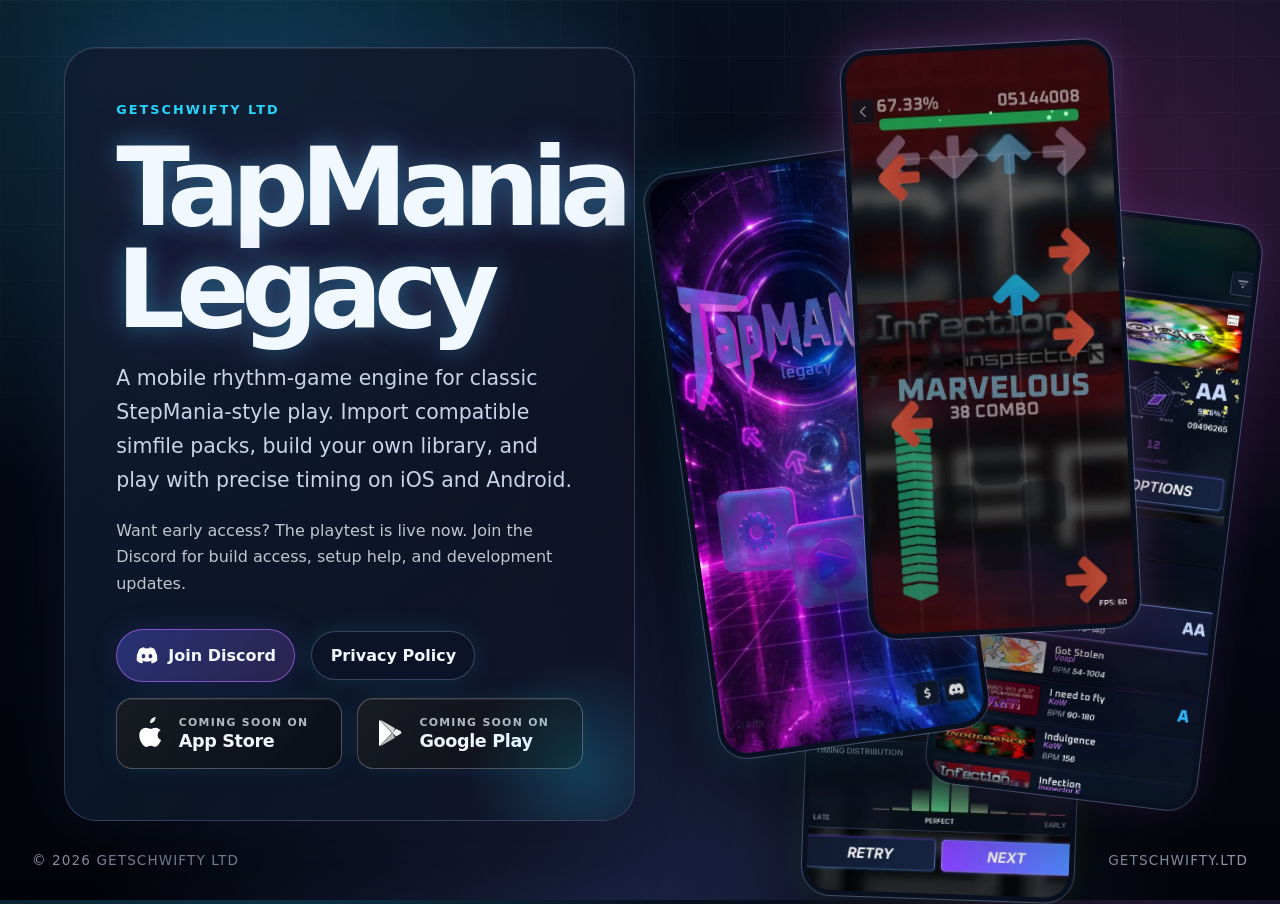
==== index.html @ c2b0ede3 "Initial" ====
<!doctype html>
<html lang="en">
<head>
  <meta charset="utf-8">
  <meta name="viewport" content="width=device-width, initial-scale=1">
  <title>GetSchwifty Ltd</title>
  <meta name="description" content="GetSchwifty Ltd — games and interactive software.">
  <link rel="stylesheet" href="/styles.css">
  <script src="/site.js" defer></script>
</head>
<body>
  <main class="home">
    <section class="hero" aria-labelledby="hero-title">
      <div class="hero-copy">
        <p class="eyebrow">GetSchwifty Ltd</p>
        <h1 id="hero-title">TapMania Legacy</h1>
        <p class="lede">
          A mobile rhythm-game engine for classic StepMania-style play. Import compatible simfile packs, build your own
          library, and play with precise timing on iOS and Android.
        </p>
        <p class="playtest-copy">
          Want early access? The playtest is live now. Join the Discord for build access, setup help, and development
          updates.
        </p>
        <nav class="links primary-links" aria-label="Community links">
          <a class="button discord-button" href="https://discord.gg/SyhQDND8J9" rel="noopener noreferrer">
            <img class="button-icon" src="/assets/discord-icon.png" alt="" aria-hidden="true">
            Join Discord
          </a>
          <a class="button ghost-button" href="/privacy.html">Privacy Policy</a>
        </nav>
        <div class="store-badges" aria-label="Platform availability">
          <div class="store-badge">
            <img class="store-icon" src="/assets/app-store-icon.svg" alt="" aria-hidden="true">
            <span>
              <em>Coming soon on</em>
              <strong>App Store</strong>
            </span>
          </div>
          <div class="store-badge">
            <img class="store-icon" src="/assets/google-play-icon.svg" alt="" aria-hidden="true">
            <span>
              <em>Coming soon on</em>
              <strong>Google Play</strong>
            </span>
          </div>
        </div>
      </div>

      <div class="screenshot-stack" aria-label="TapMania Legacy screenshots">
        <button class="shot shot-a" type="button" data-full="/assets/tapmania-screen-1.webp" aria-label="Open gameplay screenshot">
          <img src="/assets/tapmania-screen-1.webp" alt="TapMania Legacy gameplay screen">
        </button>
        <button class="shot shot-b" type="button" data-full="/assets/tapmania-screen-4.webp" aria-label="Open title screen screenshot">
          <img src="/assets/tapmania-screen-4.webp" alt="TapMania Legacy title screen">
        </button>
        <button class="shot shot-c" type="button" data-full="/assets/tapmania-screen-2.webp" aria-label="Open song selection screenshot">
          <img src="/assets/tapmania-screen-2.webp" alt="TapMania Legacy song selection screen">
        </button>
        <button class="shot shot-d" type="button" data-full="/assets/tapmania-screen-3.webp" aria-label="Open results screenshot">
          <img src="/assets/tapmania-screen-3.webp" alt="TapMania Legacy results screen">
        </button>
      </div>
    </section>

    <footer>
      <span>© 2026 GetSchwifty Ltd</span>
      <span>getschwifty.ltd</span>
    </footer>
  </main>

  <div class="lightbox" hidden>
    <button class="lightbox-backdrop" type="button" aria-label="Close screenshot preview"></button>
    <figure class="lightbox-frame">
      <button class="lightbox-close" type="button" aria-label="Close screenshot preview">×</button>
      <img class="lightbox-image" src="" alt="">
    </figure>
  </div>
</body>
</html>
---- styles.css ----
:root {
  color-scheme: dark;
  --bg: #050814;
  --panel: rgba(10, 18, 38, 0.78);
  --panel-strong: rgba(12, 20, 40, 0.94);
  --text: #f1f8ff;
  --muted: #9da9c4;
  --cyan: #25d7ff;
  --blue: #5468c8;
  --purple: #b86cff;
  --magenta: #ff4fd8;
  --yellow: #ffe14a;
  --green: #7dff5a;
  --border: rgba(169, 190, 240, 0.24);
}

* {
  box-sizing: border-box;
}

body {
  margin: 0;
  min-height: 100vh;
  background:
    radial-gradient(circle at 20% 12%, rgba(37, 215, 255, 0.24), transparent 28rem),
    radial-gradient(circle at 88% 22%, rgba(255, 79, 216, 0.20), transparent 24rem),
    radial-gradient(circle at 50% 105%, rgba(84, 104, 200, 0.32), transparent 34rem),
    linear-gradient(180deg, #080f1e 0%, var(--bg) 48%, #02040a 100%),
    var(--bg);
  color: var(--text);
  font-family: Inter, ui-sans-serif, system-ui, -apple-system, BlinkMacSystemFont, "Segoe UI", sans-serif;
  overflow-x: hidden;
}

body::before {
  position: fixed;
  inset: 0;
  pointer-events: none;
  content: "";
  background-image:
    linear-gradient(rgba(169, 190, 240, 0.055) 1px, transparent 1px),
    linear-gradient(90deg, rgba(169, 190, 240, 0.045) 1px, transparent 1px);
  background-size: 56px 56px;
  mask-image: linear-gradient(to bottom, rgba(0, 0, 0, 0.8), transparent 72%);
}

a {
  color: var(--cyan);
}

.page {
  display: grid;
  min-height: 100vh;
  place-items: center;
  padding: 2rem;
}

.home {
  display: grid;
  min-height: 100vh;
  grid-template-rows: 1fr auto;
  padding: clamp(1rem, 3vw, 2rem);
}

.text-page {
  align-items: start;
}

.card {
  width: min(100%, 44rem);
  padding: clamp(1.5rem, 4vw, 3rem);
  border: 1px solid var(--border);
  border-radius: 1.5rem;
  background: linear-gradient(145deg, var(--panel-strong), rgba(8, 15, 30, 0.86));
  box-shadow: 0 2rem 6rem rgba(0, 0, 0, 0.42), 0 0 4rem rgba(37, 215, 255, 0.08);
  backdrop-filter: blur(18px);
}

.hero {
  display: grid;
  width: min(100%, 72rem);
  grid-template-columns: minmax(0, 1.05fr) minmax(20rem, 0.95fr);
  gap: clamp(2rem, 5vw, 5rem);
  place-self: center;
  align-items: center;
}

.hero-copy {
  position: relative;
  padding: clamp(1.5rem, 4vw, 3.5rem);
  border: 1px solid var(--border);
  border-radius: 2rem;
  background:
    linear-gradient(135deg, rgba(16, 26, 47, 0.92), rgba(8, 15, 30, 0.72)),
    linear-gradient(90deg, rgba(37, 215, 255, 0.12), rgba(255, 79, 216, 0.10));
  box-shadow:
    0 2rem 6rem rgba(0, 0, 0, 0.45),
    inset 0 1px 0 rgba(255, 255, 255, 0.08),
    0 0 4rem rgba(84, 104, 200, 0.18);
  overflow: hidden;
}

.hero-copy::after {
  position: absolute;
  right: -5rem;
  bottom: -5rem;
  width: 16rem;
  height: 16rem;
  border-radius: 999px;
  content: "";
  background: radial-gradient(circle, rgba(37, 215, 255, 0.20), transparent 65%);
}

.eyebrow {
  margin: 0 0 1rem;
  color: var(--cyan);
  font-size: 0.8rem;
  font-weight: 700;
  letter-spacing: 0.16em;
  text-transform: uppercase;
}

h1 {
  margin: 0 0 1rem;
  max-width: 11ch;
  font-size: clamp(3.25rem, 9vw, 6.75rem);
  letter-spacing: -0.08em;
  line-height: 0.95;
  text-shadow:
    0 0 1.5rem rgba(37, 215, 255, 0.34),
    0 0 3.5rem rgba(255, 79, 216, 0.20);
}

h2 {
  margin-top: 2rem;
  font-size: 1.2rem;
}

p {
  color: var(--muted);
  line-height: 1.65;
}

ul {
  color: var(--muted);
  line-height: 1.65;
}

.lede {
  max-width: 34rem;
  color: #c9d3ea;
  font-size: clamp(1.05rem, 2vw, 1.28rem);
}

.playtest-copy {
  max-width: 32rem;
  margin: 1rem 0 0;
  color: rgba(241, 248, 255, 0.78);
}

.links {
  display: flex;
  flex-wrap: wrap;
  gap: 1rem;
  margin-top: 2rem;
}

.primary-links {
  align-items: center;
}

.button {
  display: inline-flex;
  align-items: center;
  gap: 0.65rem;
  padding: 0.9rem 1.15rem;
  border: 1px solid rgba(37, 215, 255, 0.5);
  border-radius: 999px;
  background:
    linear-gradient(135deg, rgba(37, 215, 255, 0.16), rgba(184, 108, 255, 0.14)),
    rgba(12, 20, 40, 0.8);
  color: var(--text);
  font-weight: 700;
  text-decoration: none;
  box-shadow: 0 0 1.6rem rgba(37, 215, 255, 0.12);
}

.discord-button {
  border-color: rgba(184, 108, 255, 0.62);
  background:
    linear-gradient(135deg, rgba(88, 101, 242, 0.38), rgba(184, 108, 255, 0.18)),
    rgba(12, 20, 40, 0.88);
  box-shadow: 0 0 1.8rem rgba(88, 101, 242, 0.18);
}

.ghost-button {
  border-color: rgba(169, 190, 240, 0.28);
  background: rgba(12, 20, 40, 0.44);
}

.button-icon {
  width: 1.4rem;
  height: 1.4rem;
  object-fit: contain;
}

.button:hover {
  border-color: var(--cyan);
  box-shadow: 0 0 2rem rgba(37, 215, 255, 0.24);
}

.store-badges {
  display: grid;
  grid-template-columns: repeat(2, minmax(0, 1fr));
  gap: 0.9rem;
  max-width: 31rem;
  margin-top: 1rem;
}

.store-badge {
  display: flex;
  align-items: center;
  gap: 0.85rem;
  min-height: 4.4rem;
  padding: 0.8rem 1rem;
  border: 1px solid rgba(241, 248, 255, 0.26);
  border-radius: 1rem;
  background:
    linear-gradient(135deg, rgba(255, 255, 255, 0.08), rgba(169, 190, 240, 0.03)),
    rgba(0, 0, 0, 0.58);
  box-shadow:
    inset 0 1px 0 rgba(255, 255, 255, 0.08),
    0 0 1.6rem rgba(37, 215, 255, 0.08);
}

.store-icon {
  width: 2rem;
  height: 2rem;
  flex: 0 0 auto;
  object-fit: contain;
}

.store-badge strong,
.store-badge em {
  display: block;
}

.store-badge strong {
  color: var(--text);
  font-size: 1.1rem;
  letter-spacing: -0.02em;
}

.store-badge em {
  margin-bottom: 0.1rem;
  color: rgba(241, 248, 255, 0.72);
  font-size: 0.68rem;
  font-style: normal;
  font-weight: 700;
  letter-spacing: 0.12em;
  text-transform: uppercase;
}

.screenshot-stack {
  position: relative;
  display: grid;
  isolation: isolate;
  width: min(100%, 34rem);
  min-height: clamp(34rem, 74vh, 48rem);
  place-self: center;
  place-items: center;
}

.screenshot-stack::before {
  position: absolute;
  inset: 8% 6% 6% 12%;
  content: "";
  border-radius: 3rem;
  background:
    radial-gradient(circle at 30% 20%, rgba(255, 79, 216, 0.24), transparent 16rem),
    radial-gradient(circle at 74% 58%, rgba(37, 215, 255, 0.24), transparent 18rem);
  filter: blur(24px);
}

.shot {
  position: relative;
  grid-area: 1 / 1;
  width: clamp(12rem, 28vw, 17rem);
  aspect-ratio: 9 / 19.5;
  padding: 0;
  border: 5px solid rgba(9, 16, 32, 0.96);
  outline: 1px solid rgba(169, 190, 240, 0.34);
  border-radius: 1.8rem;
  background:
    linear-gradient(180deg, rgba(5, 8, 20, 0.32), rgba(5, 8, 20, 0.92)),
    radial-gradient(circle at 50% 0%, rgba(37, 215, 255, 0.16), transparent 23rem),
    rgba(8, 15, 30, 0.62);
  box-shadow:
    inset 0 1px 0 rgba(255, 255, 255, 0.06),
    0 2rem 5rem rgba(0, 0, 0, 0.36),
    0 0 4rem rgba(255, 79, 216, 0.10);
  cursor: pointer;
  overflow: hidden;
  transform:
    var(--base-transform)
    translate3d(var(--wobble-x, 0px), var(--wobble-y, 0px), 0)
    rotateX(var(--wobble-rx, 0deg))
    rotateY(var(--wobble-ry, 0deg));
  transform-origin: center;
  transform-style: preserve-3d;
  transition: filter 160ms ease, outline-color 160ms ease, box-shadow 160ms ease;
  appearance: none;
  will-change: transform;
}

.shot img {
  display: block;
  width: 100%;
  height: 100%;
  object-fit: cover;
  pointer-events: none;
}

.shot:hover,
.shot:focus-visible {
  filter: saturate(1.12) brightness(1.06);
  outline-color: rgba(37, 215, 255, 0.72);
}

.shot:focus-visible {
  outline-width: 3px;
  outline-offset: 4px;
}

.shot-a {
  z-index: 4;
  --base-transform: translate(12%, -16%) rotate(-3deg);
  box-shadow:
    0 2.2rem 5.5rem rgba(0, 0, 0, 0.46),
    0 0 3rem rgba(255, 79, 216, 0.24),
    0 0 1.5rem rgba(37, 215, 255, 0.12);
}

.shot-b {
  z-index: 3;
  --base-transform: translate(-52%, 3%) rotate(-8deg);
  box-shadow:
    0 2rem 5rem rgba(0, 0, 0, 0.42),
    0 0 2.6rem rgba(37, 215, 255, 0.18);
}

.shot-c {
  z-index: 2;
  --base-transform: translate(50%, 12%) rotate(7deg);
  box-shadow:
    0 2rem 5rem rgba(0, 0, 0, 0.42),
    0 0 2.6rem rgba(184, 108, 255, 0.18);
}

.shot-d {
  z-index: 1;
  --base-transform: translate(-4%, 29%) rotate(2deg);
  box-shadow:
    0 2rem 5rem rgba(0, 0, 0, 0.40),
    0 0 2rem rgba(125, 255, 90, 0.10);
}

footer {
  display: flex;
  justify-content: space-between;
  gap: 1rem;
  padding: 1rem 0 0;
  color: rgba(201, 211, 234, 0.72);
  font-size: 0.85rem;
  letter-spacing: 0.08em;
  text-transform: uppercase;
}

.lightbox[hidden] {
  display: none;
}

.lightbox {
  position: fixed;
  inset: 0;
  z-index: 50;
  display: grid;
  place-items: center;
  padding: 1.25rem;
}

.lightbox-backdrop {
  position: absolute;
  inset: 0;
  border: 0;
  background:
    radial-gradient(circle at 50% 20%, rgba(37, 215, 255, 0.16), transparent 28rem),
    rgba(2, 4, 10, 0.82);
  backdrop-filter: blur(18px);
  cursor: pointer;
}

.lightbox-frame {
  position: relative;
  z-index: 1;
  width: min(92vw, 25rem);
  max-height: 92vh;
  margin: 0;
  padding: 0.45rem;
  border: 1px solid rgba(169, 190, 240, 0.34);
  border-radius: 2rem;
  background: rgba(9, 16, 32, 0.96);
  box-shadow:
    0 3rem 8rem rgba(0, 0, 0, 0.58),
    0 0 4rem rgba(37, 215, 255, 0.18),
    0 0 5rem rgba(255, 79, 216, 0.12);
}

.lightbox-frame img {
  display: block;
  width: 100%;
  max-height: calc(92vh - 1rem);
  border-radius: 1.55rem;
  object-fit: contain;
}

.lightbox-close {
  position: absolute;
  top: -0.85rem;
  right: -0.85rem;
  z-index: 2;
  display: grid;
  width: 2.4rem;
  height: 2.4rem;
  place-items: center;
  border: 1px solid rgba(169, 190, 240, 0.36);
  border-radius: 999px;
  background: rgba(12, 20, 40, 0.96);
  color: var(--text);
  cursor: pointer;
  font-size: 1.7rem;
  line-height: 1;
}

@media (max-width: 840px) {
  .hero {
    grid-template-columns: 1fr;
  }

  .screenshot-stack {
    min-height: 38rem;
  }

  .shot {
    width: clamp(10rem, 38vw, 14rem);
  }

  .shot-a {
    --base-transform: translate(8%, -17%) rotate(-3deg);
  }

  .shot-b {
    --base-transform: translate(-43%, 2%) rotate(-8deg);
  }

  .shot-c {
    --base-transform: translate(42%, 10%) rotate(7deg);
  }

  .shot-d {
    --base-transform: translate(-2%, 28%) rotate(2deg);
  }
}

@media (max-width: 520px) {
  .home,
  .page {
    padding: 1rem;
  }

  footer {
    flex-direction: column;
  }

  .store-badges {
    grid-template-columns: 1fr;
  }

  .screenshot-stack {
    min-height: 37rem;
  }

  .shot {
    width: min(44vw, 12rem);
  }

  .shot-a {
    --base-transform: translate(13%, -24%) rotate(-3deg);
  }

  .shot-b {
    --base-transform: translate(-34%, -1%) rotate(-8deg);
  }

  .shot-c {
    --base-transform: translate(34%, 13%) rotate(7deg);
  }

  .shot-d {
    --base-transform: translate(-6%, 36%) rotate(2deg);
  }
}
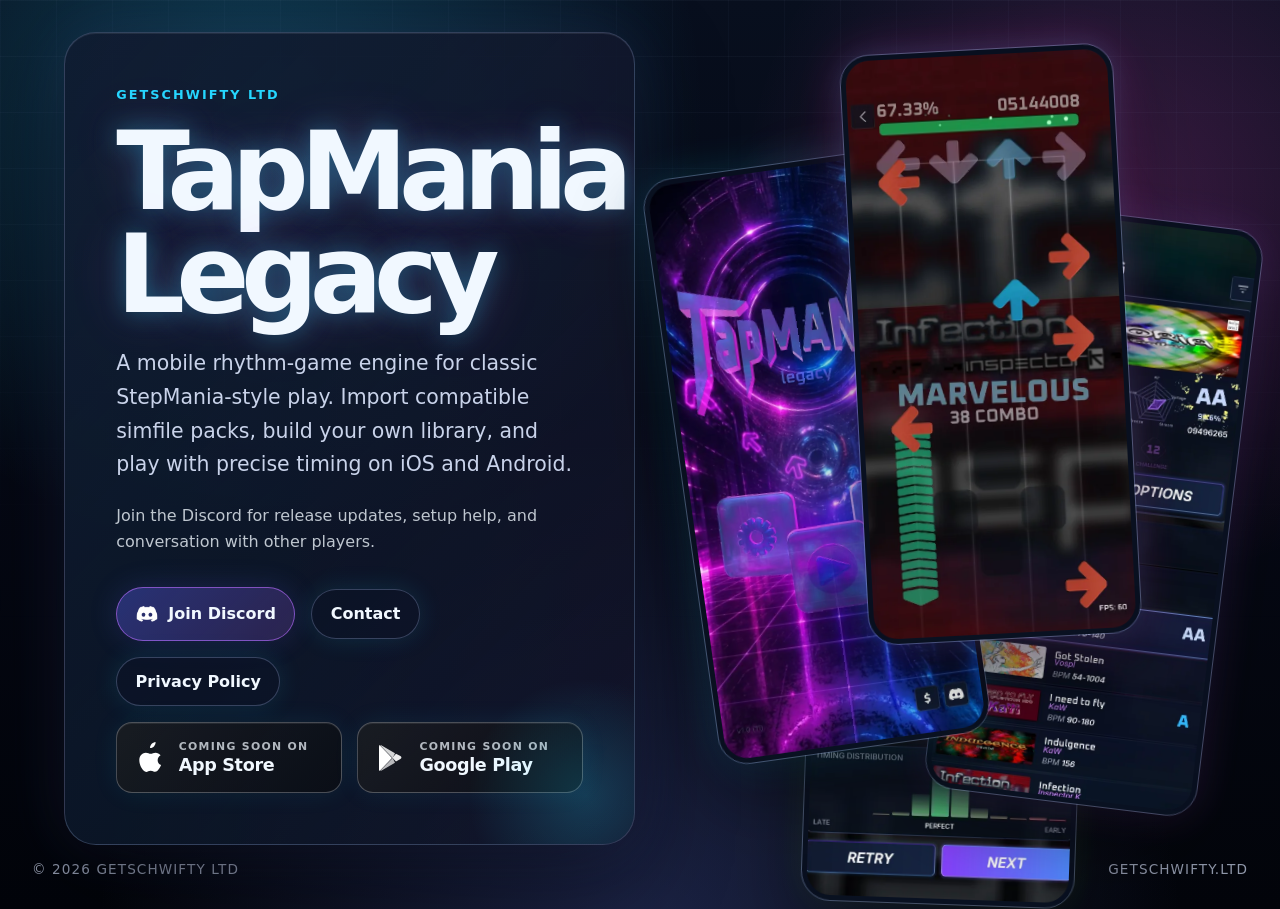
==== commit 7fb3608b: "Release" ====
--- a/index.html
+++ b/index.html
@@ -18,15 +18,15 @@
           A mobile rhythm-game engine for classic StepMania-style play. Import compatible simfile packs, build your own
           library, and play with precise timing on iOS and Android.
         </p>
-        <p class="playtest-copy">
-          Want early access? The playtest is live now. Join the Discord for build access, setup help, and development
-          updates.
+        <p class="community-copy">
+          Join the Discord for release updates, setup help, and conversation with other players.
         </p>
-        <nav class="links primary-links" aria-label="Community links">
+        <nav class="links primary-links" aria-label="Site links">
           <a class="button discord-button" href="https://discord.gg/SyhQDND8J9" rel="noopener noreferrer">
             <img class="button-icon" src="/assets/discord-icon.png" alt="" aria-hidden="true">
             Join Discord
           </a>
+          <a class="button ghost-button" href="mailto:getschwifty.ltd@gmail.com">Contact</a>
           <a class="button ghost-button" href="/privacy.html">Privacy Policy</a>
         </nav>
         <div class="store-badges" aria-label="Platform availability">
--- a/styles.css
+++ b/styles.css
@@ -152,7 +152,7 @@
   font-size: clamp(1.05rem, 2vw, 1.28rem);
 }
 
-.playtest-copy {
+.community-copy {
   max-width: 32rem;
   margin: 1rem 0 0;
   color: rgba(241, 248, 255, 0.78);
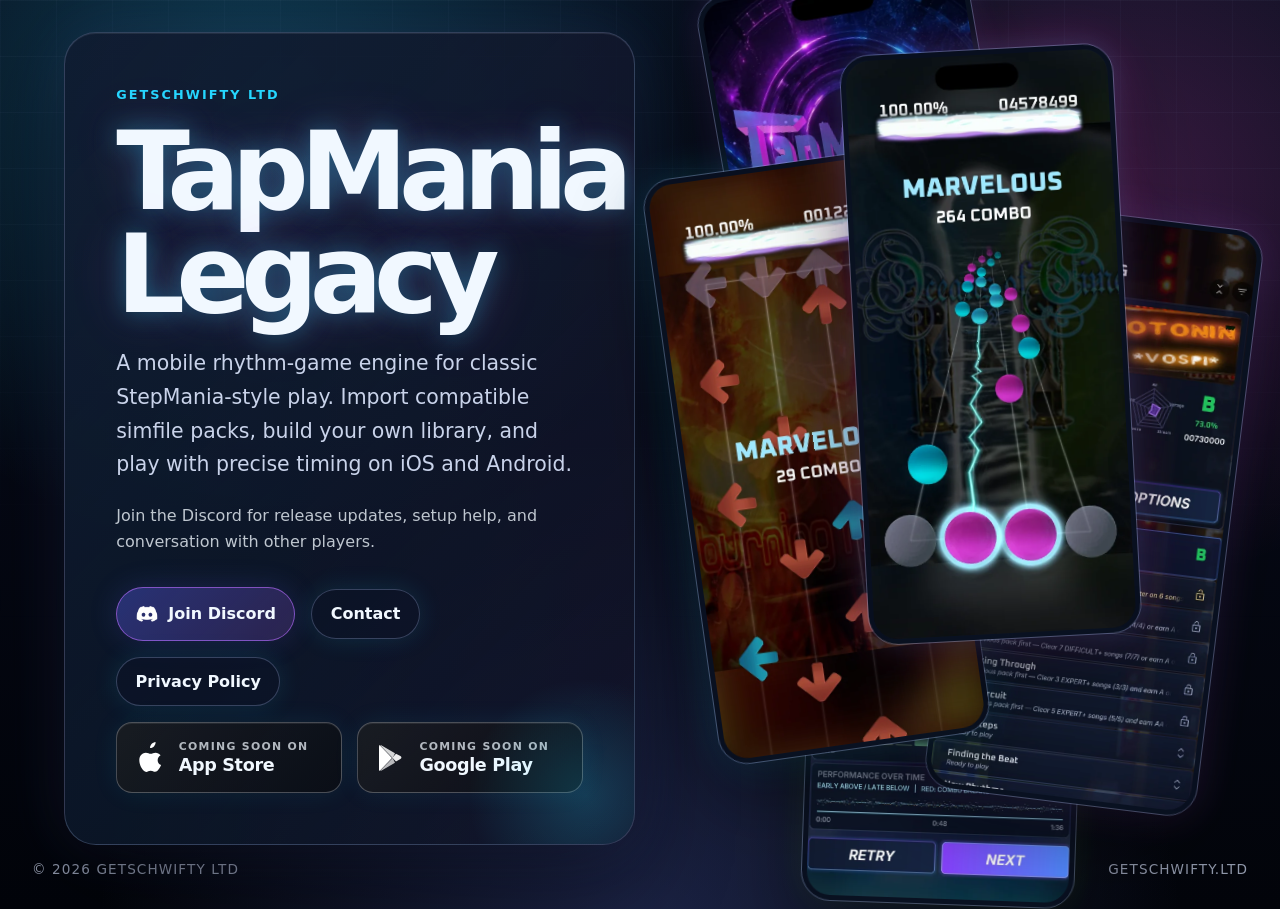
==== commit 3a19d94c: "Update screens" ====
--- a/index.html
+++ b/index.html
@@ -48,17 +48,20 @@
       </div>
 
       <div class="screenshot-stack" aria-label="TapMania Legacy screenshots">
-        <button class="shot shot-a" type="button" data-full="/assets/tapmania-screen-1.webp" aria-label="Open gameplay screenshot">
-          <img src="/assets/tapmania-screen-1.webp" alt="TapMania Legacy gameplay screen">
+        <button class="shot shot-a" type="button" data-full="/assets/tapmania-screen-1.webp" aria-label="Open modern gameplay screenshot">
+          <img src="/assets/tapmania-screen-1.webp" alt="TapMania Legacy modern gameplay with a hold note">
         </button>
-        <button class="shot shot-b" type="button" data-full="/assets/tapmania-screen-4.webp" aria-label="Open title screen screenshot">
-          <img src="/assets/tapmania-screen-4.webp" alt="TapMania Legacy title screen">
+        <button class="shot shot-b" type="button" data-full="/assets/tapmania-screen-2.webp" aria-label="Open legacy gameplay screenshot">
+          <img src="/assets/tapmania-screen-2.webp" alt="TapMania Legacy legacy-mode gameplay with a hold note">
         </button>
-        <button class="shot shot-c" type="button" data-full="/assets/tapmania-screen-2.webp" aria-label="Open song selection screenshot">
-          <img src="/assets/tapmania-screen-2.webp" alt="TapMania Legacy song selection screen">
+        <button class="shot shot-c" type="button" data-full="/assets/tapmania-screen-3.webp" aria-label="Open song selection screenshot">
+          <img src="/assets/tapmania-screen-3.webp" alt="TapMania Legacy song selection screen">
         </button>
-        <button class="shot shot-d" type="button" data-full="/assets/tapmania-screen-3.webp" aria-label="Open results screenshot">
-          <img src="/assets/tapmania-screen-3.webp" alt="TapMania Legacy results screen">
+        <button class="shot shot-d" type="button" data-full="/assets/tapmania-screen-4.webp" aria-label="Open results screenshot">
+          <img src="/assets/tapmania-screen-4.webp" alt="TapMania Legacy AA result screen">
+        </button>
+        <button class="shot shot-e" type="button" data-full="/assets/tapmania-screen-5.webp" aria-label="Open title screen screenshot">
+          <img src="/assets/tapmania-screen-5.webp" alt="TapMania Legacy title screen">
         </button>
       </div>
     </section>
--- a/styles.css
+++ b/styles.css
@@ -365,6 +365,14 @@
     0 0 2rem rgba(125, 255, 90, 0.10);
 }
 
+.shot-e {
+  z-index: 0;
+  --base-transform: translate(-29%, -29%) rotate(-10deg);
+  box-shadow:
+    0 2rem 5rem rgba(0, 0, 0, 0.40),
+    0 0 2rem rgba(184, 108, 255, 0.14);
+}
+
 footer {
   display: flex;
   justify-content: space-between;
@@ -470,6 +478,10 @@
   .shot-d {
     --base-transform: translate(-2%, 28%) rotate(2deg);
   }
+
+  .shot-e {
+    --base-transform: translate(-24%, -31%) rotate(-10deg);
+  }
 }
 
 @media (max-width: 520px) {
@@ -509,4 +521,8 @@
   .shot-d {
     --base-transform: translate(-6%, 36%) rotate(2deg);
   }
-}
+
+  .shot-e {
+    --base-transform: translate(-24%, -37%) rotate(-10deg);
+  }
+}
